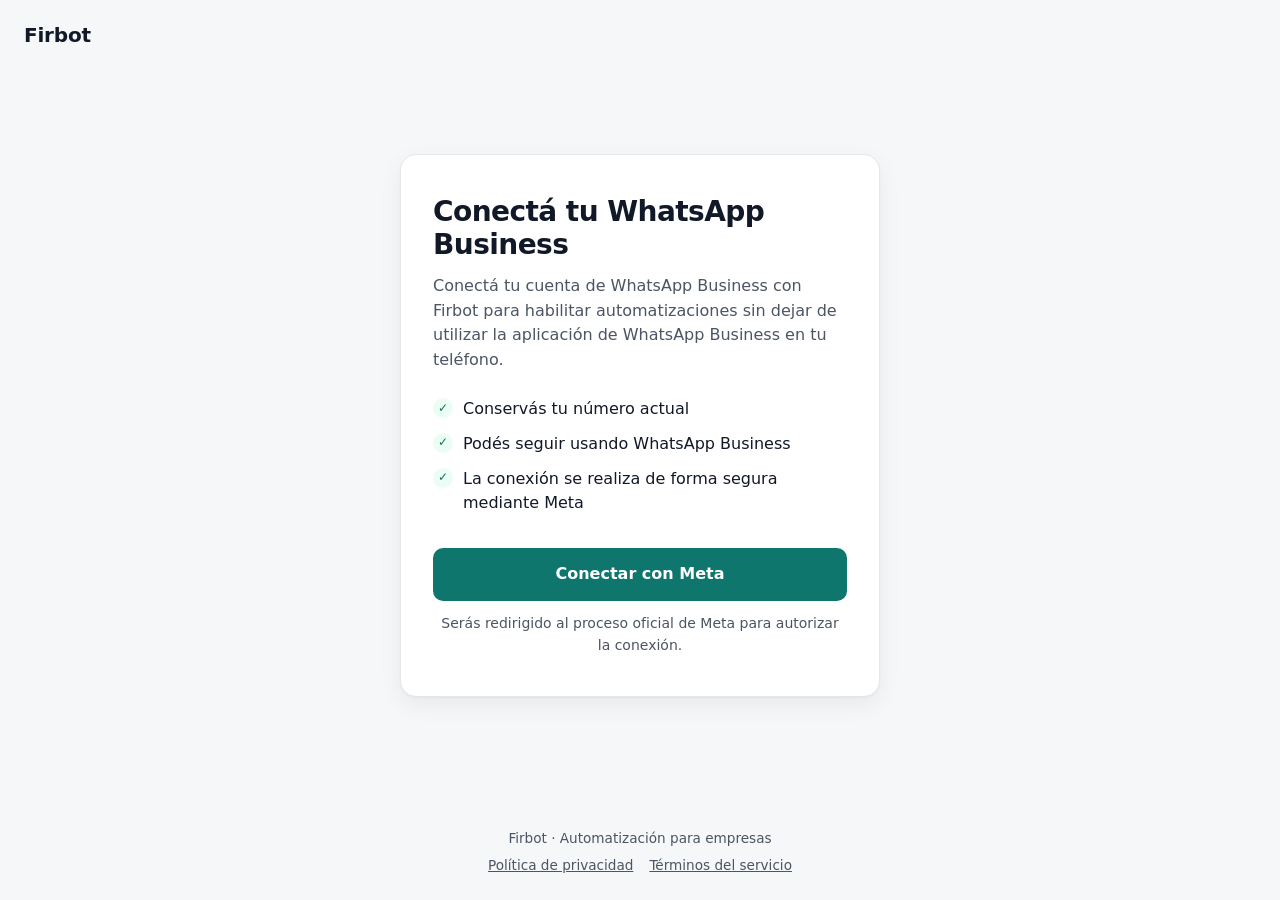
==== index.html @ 13ff7e2f "Initial Commit" ====
<!DOCTYPE html>
<html lang="es">
<head>
  <meta charset="UTF-8">
  <meta name="viewport" content="width=device-width, initial-scale=1">
  <title>Conectá tu WhatsApp Business · Firbot</title>
  <meta name="description" content="Conectá tu cuenta de WhatsApp Business con Firbot para habilitar automatizaciones, de forma segura mediante el proceso oficial de Meta.">
  <link rel="icon" href="data:image/svg+xml,<svg xmlns='http://www.w3.org/2000/svg' viewBox='0 0 32 32'><rect width='32' height='32' rx='8' fill='%230f766e'/><text x='16' y='22' font-size='18' font-family='sans-serif' font-weight='700' text-anchor='middle' fill='white'>F</text></svg>">
  <link rel="stylesheet" href="./styles.css">
</head>
<body>
  <header class="site-header">
    <span class="brand">Firbot</span>
  </header>

  <main class="main">
    <section class="card" aria-labelledby="title">
      <h1 id="title">Conectá tu WhatsApp Business</h1>
      <p class="lead">
        Conectá tu cuenta de WhatsApp Business con Firbot para habilitar automatizaciones
        sin dejar de utilizar la aplicación de WhatsApp Business en tu teléfono.
      </p>

      <ul class="checks">
        <li>Conservás tu número actual</li>
        <li>Podés seguir usando WhatsApp Business</li>
        <li>La conexión se realiza de forma segura mediante Meta</li>
      </ul>

      <button type="button" id="connect-btn" class="btn">Conectar con Meta</button>
      <p class="hint">Serás redirigido al proceso oficial de Meta para autorizar la conexión.</p>

      <div id="status" class="status" role="status" aria-live="polite"></div>
    </section>
  </main>

  <footer class="site-footer">
    <p>Firbot · Automatización para empresas</p>
    <nav aria-label="Legal">
      <a href="./privacy.html">Política de privacidad</a>
      <a href="./terms.html">Términos del servicio</a>
    </nav>
  </footer>

  <script src="./script.js"></script>
</body>
</html>
---- styles.css ----
:root {
  --bg: #f6f7f9;
  --card: #ffffff;
  --text: #111827;
  --muted: #4b5563;
  --border: #e5e7eb;
  --accent: #0f766e;
  --accent-hover: #115e59;
  --ok: #047857;
  --ok-bg: #ecfdf5;
  --err: #b91c1c;
  --err-bg: #fef2f2;
  --info-bg: #f3f4f6;
}

* { box-sizing: border-box; }

body {
  margin: 0;
  min-height: 100vh;
  display: flex;
  flex-direction: column;
  background: var(--bg);
  color: var(--text);
  font-family: system-ui, -apple-system, "Segoe UI", Roboto, "Helvetica Neue", Arial, sans-serif;
  line-height: 1.55;
}

.site-header {
  padding: 20px 24px;
}

.brand {
  font-weight: 700;
  font-size: 1.25rem;
  letter-spacing: -0.01em;
}

.main {
  flex: 1;
  display: flex;
  align-items: center;
  justify-content: center;
  padding: 24px 16px 48px;
}

.card {
  width: 100%;
  max-width: 480px;
  background: var(--card);
  border: 1px solid var(--border);
  border-radius: 16px;
  box-shadow: 0 1px 2px rgba(0, 0, 0, .04), 0 8px 24px rgba(0, 0, 0, .06);
  padding: 40px 32px;
}

h1 {
  margin: 0 0 12px;
  font-size: 1.75rem;
  line-height: 1.2;
  letter-spacing: -0.02em;
}

.lead {
  margin: 0 0 24px;
  color: var(--muted);
}

.checks {
  list-style: none;
  margin: 0 0 32px;
  padding: 0;
}

.checks li {
  position: relative;
  padding-left: 30px;
  margin-bottom: 10px;
}

.checks li::before {
  content: "✓";
  position: absolute;
  left: 0;
  top: 1px;
  width: 20px;
  height: 20px;
  border-radius: 50%;
  background: var(--ok-bg);
  color: var(--ok);
  font-size: .75rem;
  font-weight: 700;
  display: grid;
  place-items: center;
}

.btn {
  width: 100%;
  padding: 14px 20px;
  border: 0;
  border-radius: 10px;
  background: var(--accent);
  color: #fff;
  font: inherit;
  font-weight: 600;
  cursor: pointer;
  transition: background .15s;
}

.btn:hover { background: var(--accent-hover); }
.btn:focus-visible { outline: 3px solid var(--accent); outline-offset: 3px; }
.btn:disabled { opacity: .6; cursor: wait; }

.hint {
  margin: 12px 0 0;
  font-size: .875rem;
  color: var(--muted);
  text-align: center;
}

.status {
  margin-top: 20px;
  padding: 12px 14px;
  border-radius: 10px;
  font-size: .9rem;
  background: var(--info-bg);
}

.status:empty { margin: 0; padding: 0; }
.status--success { background: var(--ok-bg); color: var(--ok); }
.status--error { background: var(--err-bg); color: var(--err); }

.site-footer {
  padding: 24px 16px;
  text-align: center;
  font-size: .85rem;
  color: var(--muted);
}

.site-footer p { margin: 0 0 6px; }
.site-footer nav { display: flex; gap: 16px; justify-content: center; flex-wrap: wrap; }
.site-footer a { color: var(--muted); }
.site-footer a:hover { color: var(--text); }

/* Legal placeholder pages */
.legal { max-width: 720px; margin: 0 auto; padding: 24px 16px 48px; flex: 1; }

@media (max-width: 480px) {
  .card { padding: 28px 20px; }
  h1 { font-size: 1.5rem; }
}
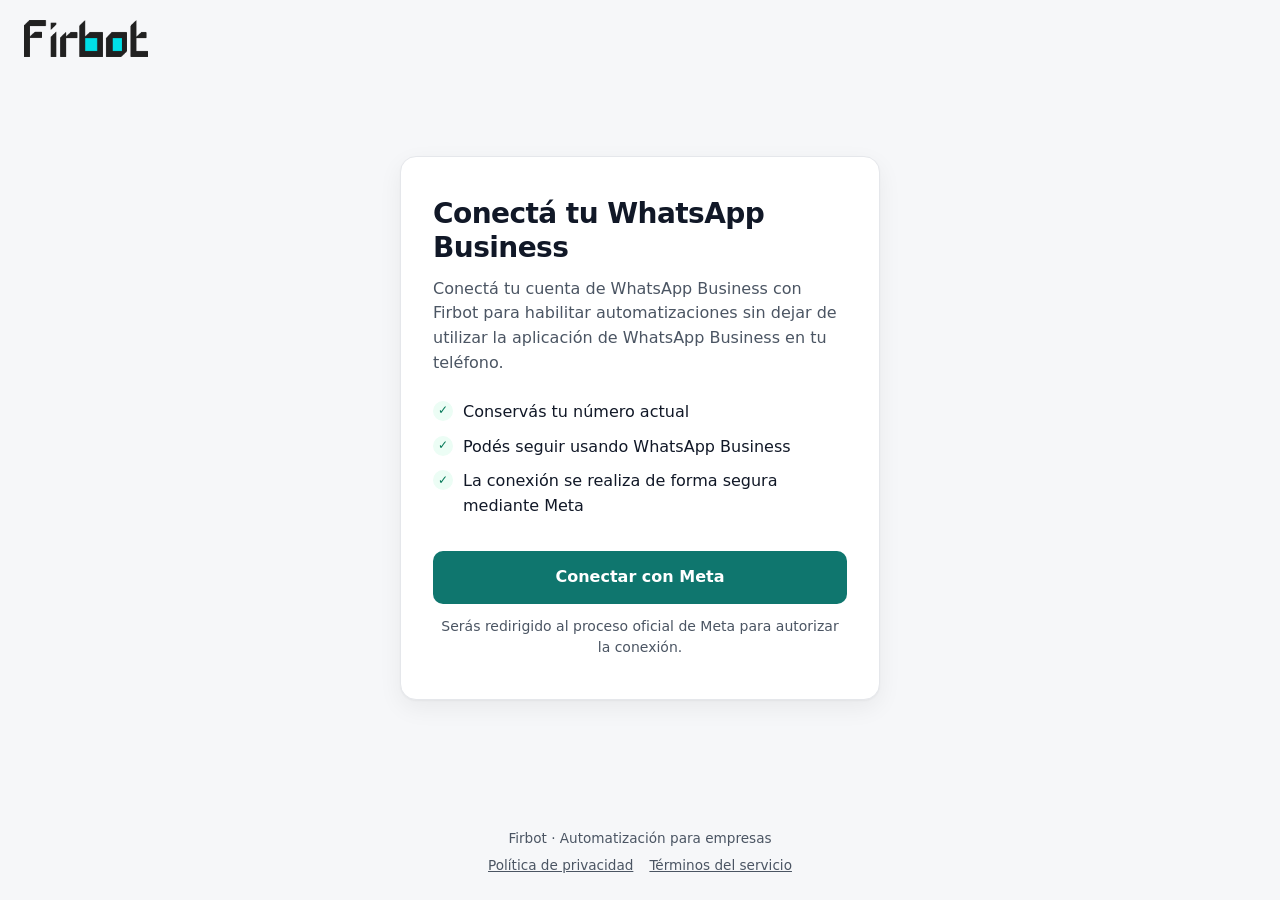
==== commit a08b5f84: "Use Firbot logo image in page headers Replace the text-based "Firbot" branding on index, privacy and" ====
--- a/index.html
+++ b/index.html
@@ -10,7 +10,7 @@
 </head>
 <body>
   <header class="site-header">
-    <span class="brand">Firbot</span>
+    <span class="brand"><img src="./firbot%20logo%20no-bg.png" alt="Firbot"></span>
   </header>
 
   <main class="main">
--- a/styles.css
+++ b/styles.css
@@ -27,13 +27,29 @@
 }
 
 .site-header {
+  display: flex;
+  align-items: center;
   padding: 20px 24px;
 }
 
+/* The logo PNG is a 4500x4500 square with the wordmark in the middle
+   (x 15.2–84.8%, y 39.7–60.3%). .brand is a box with the wordmark's aspect
+   ratio that clips the transparent padding; the image keeps its own ratio.
+   Margins in % resolve against .brand's width. If the PNG is ever replaced
+   with a tightly cropped one, drop the img rule and use width: 100%. */
 .brand {
-  font-weight: 700;
-  font-size: 1.25rem;
-  letter-spacing: -0.01em;
+  display: block;
+  width: 124px;
+  aspect-ratio: 3132 / 924;
+  overflow: hidden;
+}
+
+.brand img {
+  display: block;
+  width: 143.7%;
+  max-width: none;
+  height: auto;
+  margin: -57% 0 0 -21.8%;
 }
 
 .main {
@@ -142,10 +158,19 @@
 .site-footer a { color: var(--muted); }
 .site-footer a:hover { color: var(--text); }
 
-/* Legal placeholder pages */
-.legal { max-width: 720px; margin: 0 auto; padding: 24px 16px 48px; flex: 1; }
+/* Legal pages */
+.legal { flex: 1; padding: 24px 16px 48px; }
+.legal .card { max-width: 760px; margin: 0 auto; }
+.legal h2 { margin: 32px 0 8px; font-size: 1.15rem; letter-spacing: -0.01em; }
+.legal p, .legal li { color: #374151; }
+.legal ul { padding-left: 20px; }
+.legal a { color: var(--accent); }
+.legal .meta { margin: 0 0 24px; font-size: .9rem; color: var(--muted); }
+.back-link { display: inline-block; margin-bottom: 16px; font-size: .9rem; }
 
 @media (max-width: 480px) {
+  .site-header { padding: 16px; }
+  .brand { width: 108px; }
   .card { padding: 28px 20px; }
   h1 { font-size: 1.5rem; }
 }
